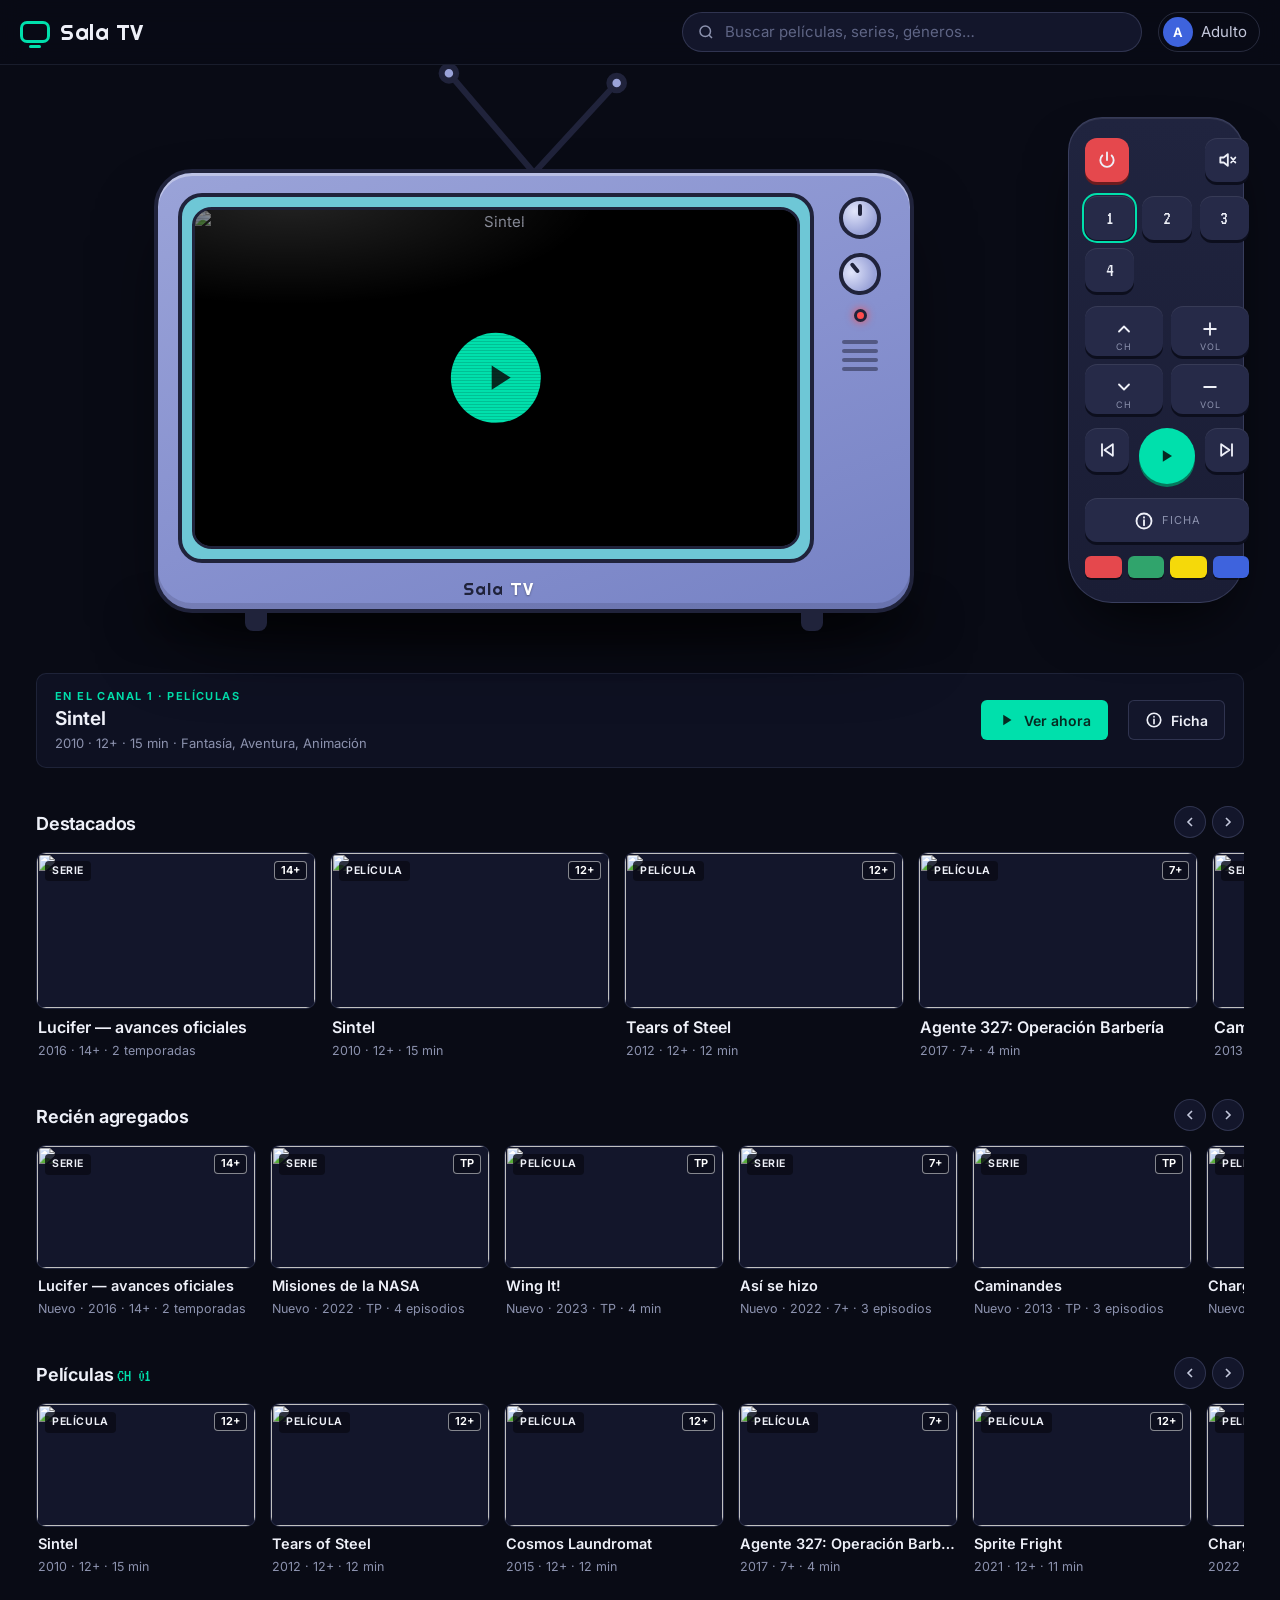
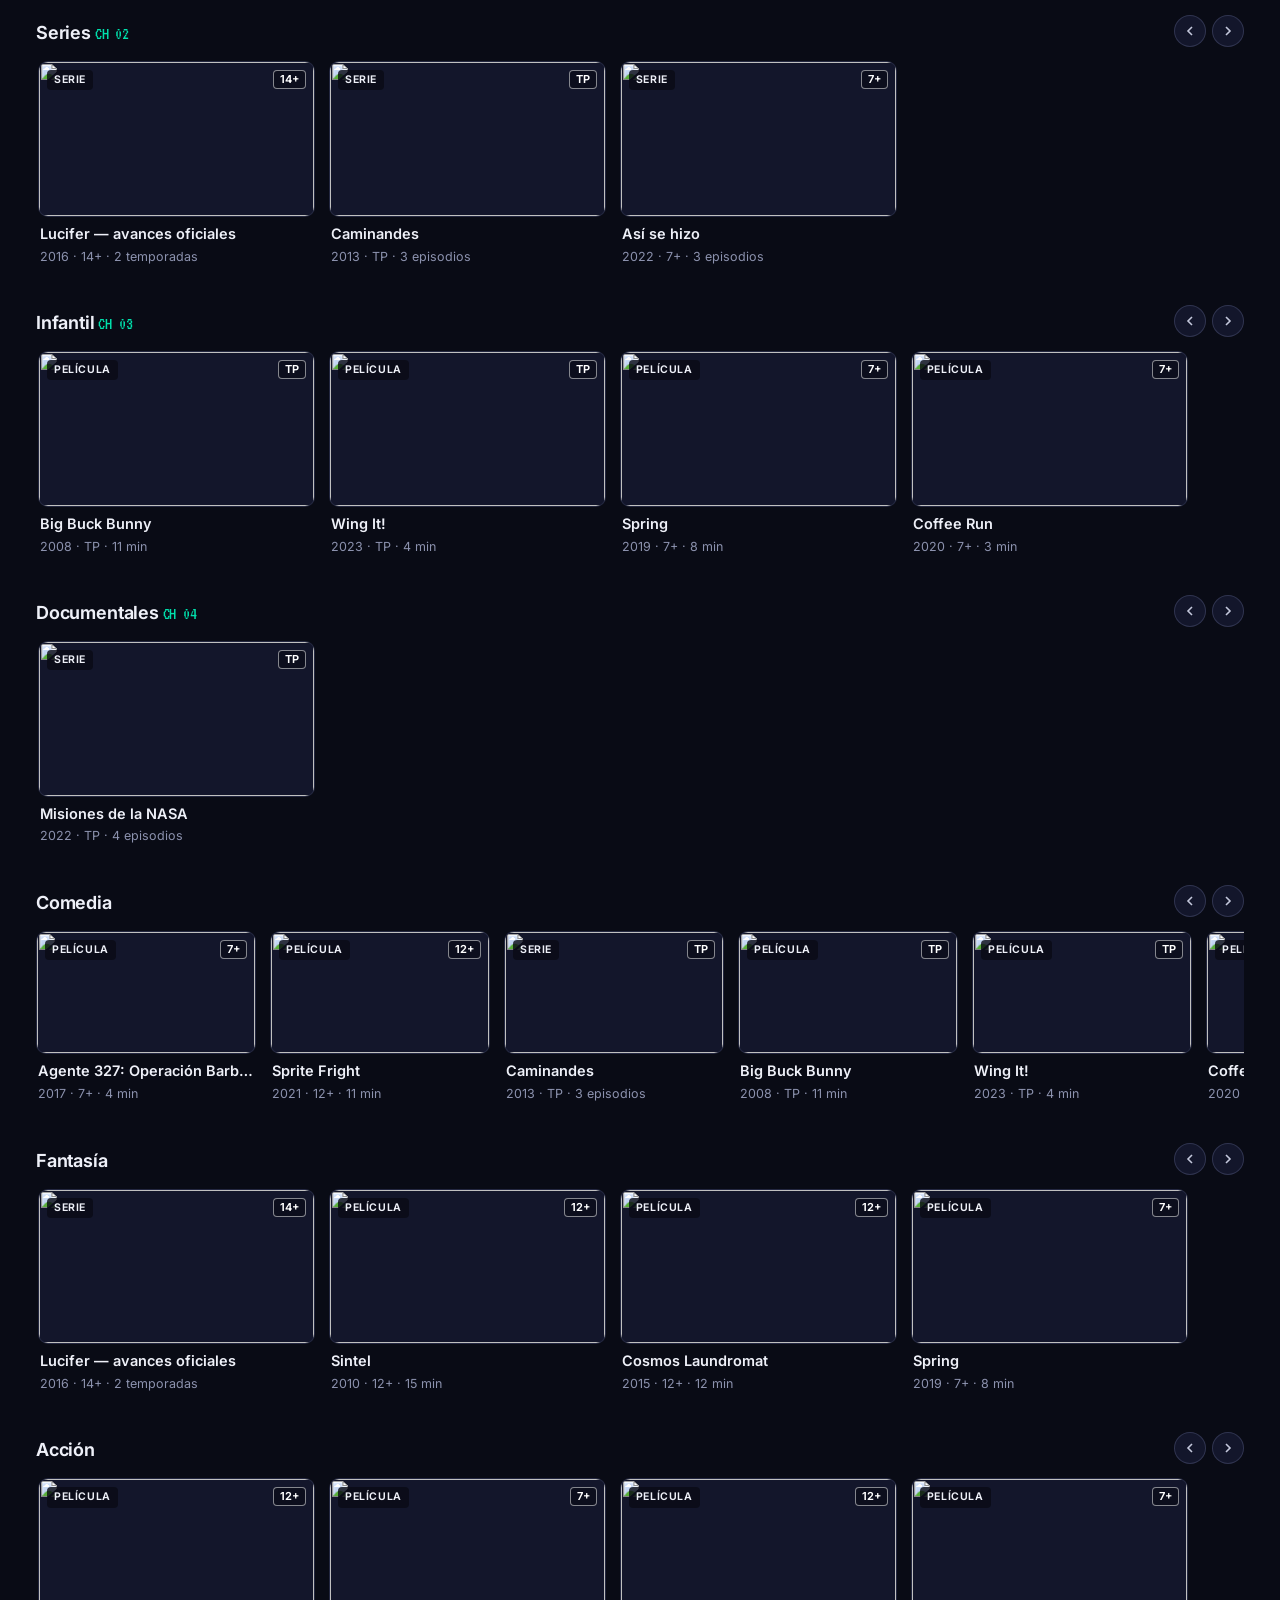
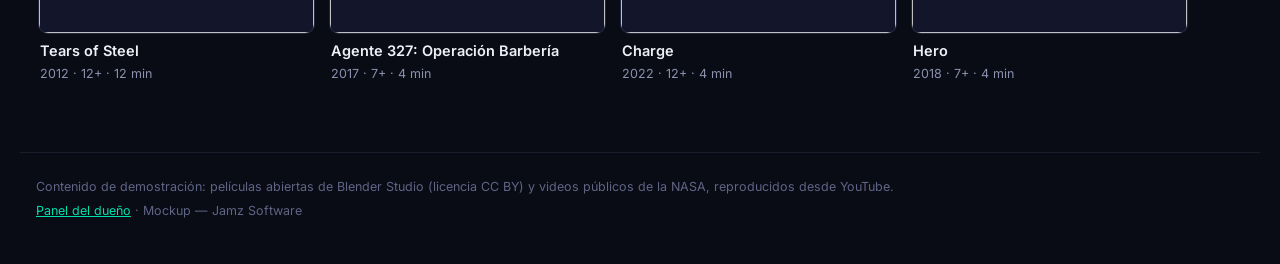
==== index.html @ daea8dc9 "Sala TV: tele con mando alimentada por YouTube (mockup)" ====
<!doctype html>
<html lang="es">
<head>
<meta charset="utf-8">
<meta name="viewport" content="width=device-width, initial-scale=1, viewport-fit=cover">
<title>Sala TV</title>
<meta name="description" content="Películas, series y documentales en una tele con control remoto.">
<meta name="theme-color" content="#090B15">
<link rel="icon" href="data:image/svg+xml,%3Csvg xmlns='http://www.w3.org/2000/svg' viewBox='0 0 32 32'%3E%3Crect x='3' y='6' width='26' height='18' rx='5' fill='none' stroke='%2300E0AC' stroke-width='3'/%3E%3Cpath d='M11 28h10' stroke='%2300E0AC' stroke-width='3' stroke-linecap='round'/%3E%3C/svg%3E">
<link rel="preconnect" href="https://fonts.googleapis.com">
<link rel="preconnect" href="https://fonts.gstatic.com" crossorigin>
<link href="https://fonts.googleapis.com/css2?family=Inter:wght@400..700&family=Righteous&family=VT323&display=swap" rel="stylesheet">
<link rel="preconnect" href="https://i.ytimg.com">
<link rel="stylesheet" href="assets/sala.css">
</head>
<body class="sala">

<header class="top">
  <a class="logo" href="./" aria-label="Inicio">
    <span class="logo-tv" aria-hidden="true"></span><span id="marca">Sala TV</span>
  </a>
  <label class="buscar">
    <svg viewBox="0 0 24 24" aria-hidden="true"><circle cx="11" cy="11" r="7"/><path d="m20 20-4-4"/></svg>
    <input id="q" type="search" placeholder="Buscar películas, series, géneros…" autocomplete="off" aria-label="Buscar">
  </label>
  <button class="perfil" id="perfil" type="button" aria-haspopup="true">
    <span class="perfil-ava" aria-hidden="true">A</span><span class="perfil-nom">Adulto</span>
  </button>
</header>

<div class="aviso-infantil" id="aviso-infantil" hidden>
  Perfil infantil: solo contenido para todo público y mayores de 7.
</div>

<section class="escenario" aria-label="La tele">
  <div class="cuarto">
    <div class="tv" id="tv">
      <div class="tv-ambi" id="ambi" aria-hidden="true"></div>
      <svg class="tv-antena" viewBox="0 0 200 90" aria-hidden="true"><path d="M100 88 30 6M100 88 168 14"/><circle cx="30" cy="6" r="6"/><circle cx="168" cy="14" r="6"/></svg>
      <div class="tv-cuerpo">
        <div class="tv-marco">
          <div class="pantalla" id="pantalla">
            <div class="host"><div id="reproductor"></div></div>
            <button class="poster" id="poster" type="button" aria-label="Ver">
              <img id="poster-img" alt="">
              <span class="poster-play" aria-hidden="true"><svg viewBox="0 0 24 24"><path d="M8 5v14l11-7z"/></svg></span>
            </button>
            <div class="pantalla-apagada" id="apagada" hidden><i></i></div>
            <div class="sin-senal" id="sin-senal" hidden></div>
            <div class="osd" id="osd" aria-live="polite"></div>
            <div class="rotulo" id="rotulo" hidden></div>
            <div class="scan" aria-hidden="true"></div>
            <div class="vig" aria-hidden="true"></div>
            <div class="vidrio" aria-hidden="true"></div>
          </div>
        </div>
        <div class="tv-ctrl" aria-hidden="true">
          <span class="perilla"></span><span class="perilla p2"></span><span class="led" id="led"></span>
          <span class="rejilla"><i></i><i></i><i></i><i></i></span>
        </div>
        <div class="tv-marca" id="tv-marca">Sala <span>TV</span></div>
      </div>
      <div class="tv-patas" aria-hidden="true"><i></i><i></i></div>
    </div>
    <div class="piso" aria-hidden="true"></div>
  </div>

  <aside class="mando" aria-label="Control remoto">
    <div class="mando-fila">
      <button class="tecla roja-power" data-accion="power" aria-label="Encender o apagar"><svg viewBox="0 0 24 24"><path d="M12 3v9"/><path d="M6.4 6.6a8 8 0 1 0 11.2 0"/></svg></button>
      <button class="tecla" data-accion="mute" aria-label="Silenciar"><svg viewBox="0 0 24 24"><path d="M4 9h4l5-4v14l-5-4H4z"/><path d="m17 9 5 6M22 9l-5 6"/></svg></button>
    </div>
    <div class="mando-numeros" id="numeros"></div>
    <div class="mando-cruz">
      <button class="tecla" data-accion="ch+" aria-label="Canal siguiente"><svg viewBox="0 0 24 24"><path d="m6 15 6-6 6 6"/></svg><small>CH</small></button>
      <button class="tecla" data-accion="vol+" aria-label="Subir volumen"><svg viewBox="0 0 24 24"><path d="M12 5v14M5 12h14"/></svg><small>VOL</small></button>
      <button class="tecla" data-accion="ch-" aria-label="Canal anterior"><svg viewBox="0 0 24 24"><path d="m6 9 6 6 6-6"/></svg><small>CH</small></button>
      <button class="tecla" data-accion="vol-" aria-label="Bajar volumen"><svg viewBox="0 0 24 24"><path d="M5 12h14"/></svg><small>VOL</small></button>
    </div>
    <div class="mando-fila tres">
      <button class="tecla" data-accion="prev" aria-label="Anterior"><svg viewBox="0 0 24 24"><path d="M6 5v14M19 5 9 12l10 7z"/></svg></button>
      <button class="tecla ok" data-accion="ok" aria-label="Reproducir o pausar"><svg viewBox="0 0 24 24"><path d="M7 5v14l11-7z"/></svg></button>
      <button class="tecla" data-accion="next" aria-label="Siguiente"><svg viewBox="0 0 24 24"><path d="M18 5v14M5 5l10 7-10 7z"/></svg></button>
    </div>
    <div class="mando-fila mando-ficha">
      <button class="tecla ancha" data-accion="info" aria-label="Ver ficha"><svg viewBox="0 0 24 24"><circle cx="12" cy="12" r="9"/><path d="M12 11v6M12 7.5v.5"/></svg><small>FICHA</small></button>
    </div>
    <div class="mando-color" id="colores"></div>
  </aside>
</section>

<section class="ahora" id="ahora" aria-live="polite"></section>

<main id="filas" class="filas"></main>
<section id="resultados" class="resultados" hidden></section>

<dialog id="ficha" class="ficha" aria-labelledby="ficha-titulo"></dialog>

<div class="menu-perfil" id="menu-perfil" hidden role="menu">
  <button role="menuitem" data-perfil="adulto"><span class="perfil-ava">A</span> Adulto</button>
  <button role="menuitem" data-perfil="infantil"><span class="perfil-ava kids">I</span> Infantil</button>
</div>

<footer class="pie">
  <p>Contenido de demostración: películas abiertas de Blender Studio (licencia CC BY) y videos públicos de la NASA, reproducidos desde YouTube.</p>
  <p><a href="panel.html">Panel del dueño</a> · Mockup — Jamz Software</p>
</footer>

<script type="module" src="assets/app.js"></script>
</body>
</html>
---- assets/sala.css ----
/* Sala TV — mockup. Misma familia visual que La Sala del Meta-Agente:
   noche con tinte azulado, la tele ilustrada y un solo color de acción
   (--acento, que sale de catalogo.json → marca.acento). */
:root {
  --bg: #090b15;
  --raise: #0e1122;
  --panel: #13162b;
  --panel-2: #1a1e38;
  --line: rgba(150, 160, 210, 0.12);
  --line-2: rgba(150, 160, 210, 0.22);
  --ink: #eef0f8;
  --body: #c4c8dc;
  --muted: #8c92ae;
  --faint: #5f6585;
  --remote: #1a1d35;
  --key: #262a48;
  --key-edge: #0c0e1d;
  --out: #20233b;
  --bezel: #6ec7d6;
  --led: #ff4d4d;
  --osd: #00e0ac;
  --acento: #00e0ac;
  --acento-tinta: #062a22;
  --rojo: #e5484d;
  --verde: #30a46c;
  --amarillo: #f5d90a;
  --azul: #3e63dd;
  --radio: 6px;
  --radio-lg: 10px;
  color-scheme: dark;
}
* { box-sizing: border-box; }
html { -webkit-text-size-adjust: 100%; }
body {
  margin: 0;
  background: var(--bg);
  color: var(--body);
  font: 15px/1.55 Inter, system-ui, "Segoe UI", sans-serif;
  min-height: 100vh;
  overflow-x: hidden;
}
button { font: inherit; color: inherit; }
a { color: var(--acento); }
img { display: block; }
[hidden] { display: none !important; }
:focus-visible { outline: 2px solid var(--acento); outline-offset: 2px; }

/* ---------- Barra superior ---------- */
.top {
  position: sticky;
  top: 0;
  z-index: 30;
  display: flex;
  align-items: center;
  gap: 16px;
  padding: 12px max(16px, calc((100vw - 1240px) / 2));
  background: rgba(9, 11, 21, 0.86);
  backdrop-filter: blur(12px);
  border-bottom: 1px solid var(--line);
}
.logo {
  display: flex;
  align-items: center;
  gap: 10px;
  color: var(--ink);
  text-decoration: none;
  font: 22px/1 Righteous, "Trebuchet MS", sans-serif;
  letter-spacing: 0.5px;
  white-space: nowrap;
}
.logo-tv {
  width: 30px;
  height: 22px;
  border: 3px solid var(--acento);
  border-radius: 7px;
  position: relative;
}
.logo-tv::after {
  content: "";
  position: absolute;
  left: 50%;
  bottom: -8px;
  width: 12px;
  height: 3px;
  margin-left: -6px;
  background: var(--acento);
  border-radius: 2px;
}
.buscar {
  flex: 1;
  max-width: 460px;
  margin-left: auto;
  display: flex;
  align-items: center;
  gap: 8px;
  background: var(--panel);
  border: 1px solid var(--line-2);
  border-radius: 999px;
  padding: 0 14px;
  height: 40px;
}
.buscar:focus-within { border-color: var(--acento); }
.buscar svg { width: 18px; height: 18px; fill: none; stroke: var(--muted); stroke-width: 2; flex: none; }
.buscar input {
  flex: 1;
  min-width: 0;
  background: none;
  border: 0;
  outline: 0;
  color: var(--ink);
  font: inherit;
}
.buscar input::placeholder { color: var(--faint); }
.perfil {
  display: flex;
  align-items: center;
  gap: 8px;
  background: none;
  border: 1px solid var(--line-2);
  border-radius: 999px;
  padding: 4px 12px 4px 4px;
  cursor: pointer;
}
.perfil:hover { border-color: var(--muted); }
.perfil-ava {
  width: 30px;
  height: 30px;
  border-radius: 50%;
  display: grid;
  place-items: center;
  background: var(--azul);
  color: #fff;
  font-weight: 650;
  font-size: 13px;
  flex: none;
}
.perfil-ava.kids, body.infantil .perfil .perfil-ava { background: var(--amarillo); color: #2a2400; }
.menu-perfil {
  position: fixed;
  z-index: 40;
  background: var(--panel-2);
  border: 1px solid var(--line-2);
  border-radius: var(--radio-lg);
  padding: 6px;
  box-shadow: 0 20px 40px -12px rgba(0, 0, 0, 0.7);
  min-width: 180px;
}
.menu-perfil button {
  display: flex;
  align-items: center;
  gap: 10px;
  width: 100%;
  background: none;
  border: 0;
  padding: 8px 10px;
  border-radius: var(--radio);
  cursor: pointer;
  text-align: left;
}
.menu-perfil button:hover, .menu-perfil button[aria-checked="true"] { background: var(--key); color: var(--ink); }
.aviso-infantil {
  text-align: center;
  font-size: 13px;
  padding: 7px 16px;
  background: rgba(245, 217, 10, 0.1);
  color: var(--amarillo);
  border-bottom: 1px solid rgba(245, 217, 10, 0.18);
}

/* ---------- Escenario: la tele y el mando ---------- */
.escenario {
  max-width: 1240px;
  margin: 0 auto;
  padding: 8px 16px 0;
  display: grid;
  grid-template-columns: minmax(0, 1fr) 176px;
  gap: 36px;
  align-items: center;
}
.cuarto {
  position: relative;
  padding: 96px 12px 34px;
  container-type: inline-size;
}
.piso {
  position: absolute;
  left: 10%;
  right: 10%;
  bottom: 8px;
  height: 40px;
  border-radius: 50%;
  background: rgba(0, 0, 0, 0.6);
  filter: blur(18px);
}
.tv {
  position: relative;
  width: min(100%, 760px);
  margin: 0 auto;
  z-index: 2;
}
.tv-ambi {
  position: absolute;
  left: -12%;
  top: -14%;
  width: 124%;
  height: 128%;
  z-index: -1;
  filter: blur(56px) saturate(1.5);
  opacity: 0.6;
  border-radius: 40%;
  background-size: cover;
  background-position: center;
  transition: opacity 0.8s, background-image 0.8s;
}
.tv.off .tv-ambi { opacity: 0; }
.tv-antena {
  position: absolute;
  bottom: calc(100% - 6px);
  left: 50%;
  width: 32%;
  transform: translateX(-50%);
  overflow: visible;
  fill: none;
  stroke: var(--out);
  stroke-width: 5;
  stroke-linecap: round;
  transform-origin: 50% 100%;
}
.tv-antena circle { fill: #9aa3d8; }
.tv.zumbido .tv-antena { animation: antena 0.6s ease-out; }
@keyframes antena {
  25% { transform: translateX(-50%) rotate(-4deg); }
  60% { transform: translateX(-50%) rotate(3deg); }
}
.tv-cuerpo {
  position: relative;
  background: linear-gradient(160deg, #9aa3d8 0%, #8791cf 55%, #7682c4 100%);
  border: 4px solid var(--out);
  border-radius: 38px;
  padding: 20px 20px 46px;
  display: grid;
  grid-template-columns: minmax(0, 1fr) 60px;
  gap: 16px;
  box-shadow: inset 0 3px 0 rgba(255, 255, 255, 0.35), inset 0 -6px 0 rgba(32, 35, 59, 0.16),
    0 40px 80px -24px rgba(0, 0, 0, 0.75);
}
.tv.zumbido .tv-cuerpo { animation: salto 0.35s ease-out; }
@keyframes salto { 30% { translate: 0 -3px; } 70% { translate: 0 1px; } }
.tv-marco {
  background: var(--bezel);
  border: 4px solid var(--out);
  border-radius: 24px;
  padding: 10px;
}
.pantalla {
  position: relative;
  aspect-ratio: 16 / 9;
  border-radius: 20px / 18px;
  overflow: hidden;
  background: #000;
  border: 3px solid var(--out);
  container-type: inline-size;
}
.host, .host iframe, #reproductor { position: absolute; inset: 0; width: 100%; height: 100%; border: 0; }
.poster {
  position: absolute;
  inset: 0;
  padding: 0;
  border: 0;
  background: #000;
  cursor: pointer;
  z-index: 3;
}
.poster img { width: 100%; height: 100%; object-fit: cover; opacity: 0.82; transition: opacity 0.3s, transform 0.6s; }
.poster:hover img { opacity: 1; transform: scale(1.02); }
.poster-play {
  position: absolute;
  left: 50%;
  top: 50%;
  width: 15cqw;
  height: 15cqw;
  max-width: 96px;
  max-height: 96px;
  translate: -50% -50%;
  border-radius: 50%;
  background: var(--acento);
  display: grid;
  place-items: center;
  box-shadow: 0 10px 40px rgba(0, 0, 0, 0.5);
  transition: transform 0.2s;
}
.poster:hover .poster-play { transform: scale(1.08); }
.poster-play svg { width: 46%; height: 46%; fill: var(--acento-tinta); margin-left: 6%; }
.pantalla-apagada {
  position: absolute;
  inset: 0;
  z-index: 6;
  background: #020308;
  display: grid;
  place-items: center;
}
.pantalla-apagada i {
  width: 6px;
  height: 6px;
  border-radius: 50%;
  background: #cfe;
  box-shadow: 0 0 24px 8px rgba(200, 255, 240, 0.35);
  animation: punto 1.2s ease-in forwards;
}
@keyframes punto { to { transform: scale(0); opacity: 0; } }
.sin-senal {
  position: absolute;
  inset: 0;
  z-index: 5;
  display: grid;
  place-items: center;
  text-align: center;
  padding: 8cqw;
  font: 4.4cqw/1.2 VT323, ui-monospace, monospace;
  color: var(--osd);
  background: repeating-linear-gradient(0deg, #111 0 2px, #1b1b1b 2px 4px);
}
.osd {
  position: absolute;
  top: 5cqw;
  right: 5.5cqw;
  z-index: 7;
  font: 7.5cqw/1 VT323, ui-monospace, monospace;
  color: var(--osd);
  text-shadow: 0 0 8px rgba(0, 224, 172, 0.6), 2px 2px 0 #000;
  text-align: right;
  pointer-events: none;
  opacity: 0;
}
.osd small { display: block; font-size: 4cqw; margin-top: 0.6cqw; }
.osd.ver { animation: osd 2.6s ease forwards; }
@keyframes osd { 0%, 80% { opacity: 1; } 100% { opacity: 0; } }
.rotulo {
  position: absolute;
  left: 4cqw;
  bottom: 4cqw;
  z-index: 7;
  max-width: 70%;
  pointer-events: none;
  background: rgba(9, 11, 21, 0.82);
  border-left: 4px solid var(--acento);
  border-radius: 0 6px 6px 0;
  padding: 1.2cqw 2cqw;
  color: var(--ink);
  font-size: clamp(11px, 2.3cqw, 17px);
  line-height: 1.3;
  animation: rotulo 5s ease forwards;
}
.rotulo b { display: block; font-weight: 650; }
.rotulo small { color: var(--muted); }
@keyframes rotulo {
  0% { opacity: 0; translate: -12px 0; }
  8%, 85% { opacity: 1; translate: 0 0; }
  100% { opacity: 0; }
}
.scan { position: absolute; inset: 0; z-index: 8; pointer-events: none; background: repeating-linear-gradient(0deg, rgba(0, 0, 0, 0.14) 0 1px, transparent 1px 3px); }
.vig { position: absolute; inset: 0; z-index: 8; pointer-events: none; box-shadow: inset 0 0 7cqw rgba(0, 0, 0, 0.65); }
.vidrio { position: absolute; inset: 0; z-index: 8; pointer-events: none; background: radial-gradient(110% 70% at 16% -4%, rgba(255, 255, 255, 0.14), transparent 46%); }
.pantalla.reproduciendo .scan, .pantalla.reproduciendo .vig, .pantalla.reproduciendo .vidrio { opacity: 0.35; }

.tv-ctrl { display: flex; flex-direction: column; align-items: center; gap: 14px; padding-top: 4px; }
.perilla {
  width: 42px;
  height: 42px;
  border-radius: 50%;
  background: radial-gradient(circle at 34% 30%, #e1e5fb, #9aa3d8 70%);
  border: 4px solid var(--out);
  position: relative;
  transition: transform 0.35s cubic-bezier(0.3, 1.4, 0.5, 1);
}
.perilla::after { content: ""; position: absolute; left: 50%; top: 3px; width: 4px; height: 12px; margin-left: -2px; background: var(--out); border-radius: 2px; }
.perilla.p2 { transform: rotate(-40deg); }
.led { width: 13px; height: 13px; border-radius: 50%; border: 3px solid var(--out); background: var(--led); box-shadow: 0 0 8px var(--led); }
.tv.off .led { background: #3aa655; box-shadow: none; }
.rejilla { display: grid; gap: 5px; width: 36px; margin-top: 4px; }
.rejilla i { height: 4px; border-radius: 2px; background: var(--out); opacity: 0.5; }
.tv-marca {
  position: absolute;
  left: 24px;
  right: 96px;
  bottom: 11px;
  text-align: center;
  font: 17px/1 Righteous, "Trebuchet MS", sans-serif;
  letter-spacing: 1px;
  color: var(--out);
}
.tv-marca span { color: #fff; text-shadow: 0 1px 2px rgba(0, 0, 0, 0.35); }
.tv-patas { position: absolute; left: 12%; right: 12%; bottom: -18px; display: flex; justify-content: space-between; pointer-events: none; }
.tv-patas i { width: 22px; height: 22px; background: var(--out); border-radius: 0 0 8px 8px; }

/* El mando */
.mando {
  background: linear-gradient(180deg, #20243f, var(--remote));
  border: 1px solid var(--line-2);
  border-radius: 34px 34px 44px 44px;
  padding: 20px 16px 24px;
  display: grid;
  gap: 14px;
  box-shadow: 0 30px 60px -20px rgba(0, 0, 0, 0.8), inset 0 1px 0 rgba(255, 255, 255, 0.08);
}
.mando-fila { display: flex; justify-content: space-between; gap: 10px; }
.mando-fila.tres { justify-content: center; }
.tecla {
  position: relative;
  min-width: 44px;
  height: 44px;
  border-radius: 12px;
  border: 0;
  background: var(--key);
  box-shadow: 0 3px 0 var(--key-edge), inset 0 1px 0 rgba(255, 255, 255, 0.08);
  color: var(--ink);
  cursor: pointer;
  display: grid;
  place-items: center;
  padding: 0 8px;
  transition: translate 0.08s, background 0.15s;
}
.tecla:hover { background: #30355a; }
.tecla:active, .tecla.pulsada { translate: 0 2px; box-shadow: 0 1px 0 var(--key-edge); }
.tecla svg { width: 20px; height: 20px; fill: none; stroke: currentColor; stroke-width: 2.2; stroke-linecap: round; stroke-linejoin: round; }
.tecla small { font-size: 9px; letter-spacing: 1px; color: var(--muted); line-height: 1; margin-top: -4px; }
.tecla:has(small) { grid-template-rows: 1fr auto; padding-block: 6px 5px; }
.tecla.roja-power { background: var(--rojo); box-shadow: 0 3px 0 #6d1c1f; }
.tecla.ok { width: 56px; height: 56px; border-radius: 50%; background: var(--acento); color: var(--acento-tinta); box-shadow: 0 3px 0 #047a5d; }
.tecla.ok svg { fill: currentColor; stroke: none; }
.tecla.ancha { flex: 1; display: flex; justify-content: center; gap: 8px; }
.tecla.ancha small { margin: 0; font-size: 11px; }
.mando-numeros { display: grid; grid-template-columns: repeat(3, 1fr); gap: 8px; }
.mando-numeros .tecla { font: 20px/1 VT323, ui-monospace, monospace; }
.mando-numeros .tecla.activa { outline: 2px solid var(--acento); outline-offset: 1px; }
.mando-cruz { display: grid; grid-template-columns: 1fr 1fr; gap: 8px; }
.mando-cruz .tecla { height: 50px; }
.mando-color { display: grid; grid-template-columns: repeat(4, 1fr); gap: 6px; }
.mando-color button {
  height: 22px;
  border: 0;
  border-radius: 6px;
  cursor: pointer;
  box-shadow: 0 2px 0 rgba(0, 0, 0, 0.45);
}
.mando-color button:active { translate: 0 2px; box-shadow: none; }
.mando-color .lbl { display: none; grid-column: span 1; font-size: 9px; text-align: center; color: var(--muted); line-height: 1.2; overflow: hidden; text-overflow: ellipsis; white-space: nowrap; }

/* ---------- Ahora en la tele ---------- */
.ahora {
  max-width: 1240px;
  margin: 26px auto 0;
  padding: 0 16px;
}
.ahora-caja {
  display: flex;
  flex-wrap: wrap;
  gap: 12px 20px;
  align-items: center;
  background: var(--raise);
  border: 1px solid var(--line);
  border-radius: var(--radio-lg);
  padding: 14px 18px;
}
.ahora-txt { flex: 1; min-width: 220px; }
.eyebrow { font-size: 11px; letter-spacing: 1.4px; text-transform: uppercase; color: var(--acento); font-weight: 650; }
.ahora-txt h2 { margin: 2px 0 0; color: var(--ink); font-size: 19px; font-weight: 650; letter-spacing: -0.01em; line-height: 1.25; }
.ahora-txt p { margin: 2px 0 0; font-size: 13px; color: var(--muted); }
.btn {
  display: inline-flex;
  align-items: center;
  gap: 8px;
  height: 40px;
  padding: 0 16px;
  border-radius: var(--radio);
  border: 1px solid var(--line-2);
  background: var(--panel);
  color: var(--ink);
  font-weight: 600;
  font-size: 14px;
  cursor: pointer;
  text-decoration: none;
  white-space: nowrap;
}
.btn:hover { border-color: var(--muted); }
.btn svg { width: 18px; height: 18px; fill: none; stroke: currentColor; stroke-width: 2.2; stroke-linecap: round; stroke-linejoin: round; }
.btn.primario { background: var(--acento); color: var(--acento-tinta); border-color: transparent; }
.btn.primario svg { fill: currentColor; stroke: none; }
.btn.primario:hover { filter: brightness(1.08); }

/* ---------- Filas ---------- */
.filas, .resultados { max-width: 1240px; margin: 0 auto; padding: 8px 16px 40px; }
.fila { margin-top: 30px; }
.fila-cab { display: flex; align-items: baseline; justify-content: space-between; gap: 12px; margin-bottom: 10px; }
.fila h3 { margin: 0; color: var(--ink); font-size: 18px; font-weight: 650; letter-spacing: -0.01em; }
.fila-cab .canal { font: 18px/1 VT323, monospace; color: var(--osd); }
.fila-flechas { display: flex; gap: 6px; }
.fila-flechas button {
  width: 32px;
  height: 32px;
  border-radius: 50%;
  border: 1px solid var(--line-2);
  background: var(--panel);
  cursor: pointer;
  display: grid;
  place-items: center;
}
.fila-flechas svg { width: 16px; height: 16px; fill: none; stroke: currentColor; stroke-width: 2.4; }
.carril {
  display: grid;
  grid-auto-flow: column;
  grid-auto-columns: minmax(220px, 23%);
  gap: 14px;
  overflow-x: auto;
  scroll-snap-type: x mandatory;
  scrollbar-width: none;
  padding: 4px 2px 8px;
}
.carril::-webkit-scrollbar { display: none; }
.carril.destacados { grid-auto-columns: minmax(280px, 32%); }
.tarjeta {
  scroll-snap-align: start;
  background: none;
  border: 0;
  padding: 0;
  text-align: left;
  cursor: pointer;
  min-width: 0;
}
.tarjeta-img {
  position: relative;
  aspect-ratio: 16 / 9;
  border-radius: var(--radio-lg);
  overflow: hidden;
  background: var(--panel);
  border: 1px solid var(--line);
}
.tarjeta-img img { width: 100%; height: 100%; object-fit: cover; transition: transform 0.4s; }
.tarjeta:hover .tarjeta-img img, .tarjeta:focus-visible .tarjeta-img img { transform: scale(1.05); }
.tarjeta:hover .tarjeta-img { border-color: var(--line-2); }
.chip-tipo {
  position: absolute;
  top: 8px;
  left: 8px;
  font-size: 10.5px;
  font-weight: 650;
  letter-spacing: 0.6px;
  text-transform: uppercase;
  background: rgba(9, 11, 21, 0.8);
  color: var(--ink);
  border-radius: 4px;
  padding: 2px 7px;
}
.chip-edad {
  position: absolute;
  top: 8px;
  right: 8px;
  font-size: 11px;
  font-weight: 650;
  border: 1px solid rgba(255, 255, 255, 0.5);
  background: rgba(9, 11, 21, 0.6);
  color: #fff;
  border-radius: 4px;
  padding: 0 6px;
}
.barra { position: absolute; left: 0; right: 0; bottom: 0; height: 4px; background: rgba(255, 255, 255, 0.18); }
.barra i { display: block; height: 100%; background: var(--acento); }
.tarjeta-txt { padding: 8px 2px 0; }
.tarjeta-txt b { display: block; color: var(--ink); font-weight: 600; font-size: 14.5px; line-height: 1.3; overflow: hidden; text-overflow: ellipsis; white-space: nowrap; }
.tarjeta-txt small { color: var(--muted); font-size: 12.5px; }
.destacados .tarjeta-txt b { font-size: 16px; }
.resultados h3 { color: var(--ink); font-size: 18px; margin: 24px 0 12px; font-weight: 650; }
.rejilla-res { display: grid; grid-template-columns: repeat(auto-fill, minmax(220px, 1fr)); gap: 18px 14px; }
.vacio { color: var(--muted); padding: 30px 0; }

/* ---------- Ficha ---------- */
.ficha {
  width: min(880px, calc(100vw - 24px));
  max-height: calc(100vh - 40px);
  padding: 0;
  border: 1px solid var(--line-2);
  border-radius: 14px;
  background: var(--raise);
  color: var(--body);
  overflow: hidden auto;
  box-shadow: 0 40px 100px -20px rgba(0, 0, 0, 0.9);
}
.ficha::backdrop { background: rgba(3, 4, 10, 0.72); backdrop-filter: blur(4px); }
.ficha[open] { animation: ficha 0.25s ease; }
@keyframes ficha { from { opacity: 0; translate: 0 16px; } }
.ficha-fondo { position: relative; aspect-ratio: 21 / 9; background: #000; }
.ficha-fondo img { width: 100%; height: 100%; object-fit: cover; }
.ficha-fondo::after { content: ""; position: absolute; inset: 0; background: linear-gradient(180deg, transparent 35%, var(--raise)); }
.ficha-cerrar {
  position: absolute;
  top: 12px;
  right: 12px;
  z-index: 2;
  width: 38px;
  height: 38px;
  border-radius: 50%;
  border: 0;
  background: rgba(9, 11, 21, 0.75);
  cursor: pointer;
  display: grid;
  place-items: center;
}
.ficha-cerrar svg { width: 18px; height: 18px; fill: none; stroke: #fff; stroke-width: 2.4; }
.ficha-cuerpo { padding: 0 28px 28px; margin-top: -48px; position: relative; }
.ficha h2 { margin: 0; color: var(--ink); font-size: clamp(24px, 4vw, 34px); line-height: 1.15; font-weight: 670; letter-spacing: -0.015em; }
.ficha-meta { margin: 8px 0 0; color: var(--muted); font-size: 14px; }
.ficha-meta .edad { border: 1px solid var(--line-2); border-radius: 4px; padding: 0 6px; color: var(--ink); }
.ficha-acc { display: flex; flex-wrap: wrap; gap: 10px; margin: 18px 0; }
.ficha p.sinopsis { margin: 0; max-width: 64ch; font-size: 15.5px; color: var(--body); }
.generos { display: flex; flex-wrap: wrap; gap: 6px; margin-top: 14px; }
.generos span { font-size: 12.5px; border: 1px solid var(--line-2); border-radius: 999px; padding: 2px 10px; color: var(--body); }
.temporadas { display: flex; gap: 6px; margin: 26px 0 10px; flex-wrap: wrap; align-items: center; }
.temporadas h3 { margin: 0 12px 0 0; color: var(--ink); font-size: 17px; font-weight: 650; }
.temporadas button { border: 1px solid var(--line-2); background: none; border-radius: 999px; padding: 4px 12px; cursor: pointer; }
.temporadas button[aria-pressed="true"] { background: var(--ink); color: var(--bg); border-color: var(--ink); }
.episodios { display: grid; gap: 6px; }
.episodio {
  display: grid;
  grid-template-columns: 28px 150px minmax(0, 1fr);
  gap: 14px;
  align-items: center;
  padding: 10px;
  border-radius: var(--radio-lg);
  border: 1px solid transparent;
  background: none;
  text-align: left;
  cursor: pointer;
  width: 100%;
}
.episodio:hover, .episodio:focus-visible { background: var(--panel); border-color: var(--line); }
.episodio.actual { border-color: var(--acento); background: var(--panel); }
.episodio .num { font: 22px/1 VT323, monospace; color: var(--muted); text-align: center; }
.episodio .mini { position: relative; aspect-ratio: 16 / 9; border-radius: var(--radio); overflow: hidden; background: var(--panel); }
.episodio .mini img { width: 100%; height: 100%; object-fit: cover; }
.episodio b { display: block; color: var(--ink); font-weight: 600; }
.episodio small { color: var(--muted); }
.visto { color: var(--acento); font-weight: 600; }

/* ---------- Pie ---------- */
.pie { max-width: 1240px; margin: 20px auto 0; padding: 20px 16px 40px; border-top: 1px solid var(--line); font-size: 12.5px; color: var(--faint); }
.pie p { margin: 4px 0; }

/* ---------- Celular y tablet ---------- */
@media (max-width: 900px) {
  .escenario { grid-template-columns: 1fr; gap: 18px; }
  .cuarto { padding: 64px 0 28px; }
  .mando {
    border-radius: 22px;
    grid-template-columns: auto 1fr auto;
    grid-template-areas: "a b c" "d d d";
    align-items: center;
    padding: 14px;
  }
  .mando > .mando-fila:first-child { grid-area: a; flex-direction: column; }
  .mando-numeros { grid-area: b; grid-template-columns: repeat(auto-fit, minmax(40px, 1fr)); }
  .mando-cruz { grid-area: c; }
  .mando-fila.tres { grid-area: d; }
  .mando-color { grid-column: 1 / -1; }
  .mando-color .lbl { display: block; }
}
@media (max-width: 640px) {
  .top { flex-wrap: wrap; gap: 10px; }
  .buscar { order: 3; flex-basis: 100%; max-width: none; margin: 0; }
  .perfil { margin-left: auto; }
  .perfil-nom { display: none; }
  .perfil { padding: 3px; }
  .tv-cuerpo { border-radius: 26px; padding: 10px 10px 34px; grid-template-columns: minmax(0, 1fr) 34px; gap: 8px; border-width: 3px; }
  .tv-marco { border-radius: 16px; padding: 6px; border-width: 3px; }
  .pantalla { border-radius: 12px / 11px; }
  .perilla { width: 26px; height: 26px; border-width: 3px; }
  .perilla::after { height: 8px; top: 2px; width: 3px; margin-left: -1.5px; }
  .rejilla { width: 22px; }
  .tv-marca { font-size: 13px; bottom: 9px; right: 50px; }
  .mando { grid-template-columns: 1fr; grid-template-areas: none; }
  .mando > * { grid-area: auto !important; }
  .mando > .mando-fila:first-child { flex-direction: row; }
  .mando-numeros { grid-template-columns: repeat(4, 1fr); }
  .mando-cruz { grid-template-columns: repeat(4, 1fr); }
  .mando { gap: 10px; padding: 12px; }
  .tecla, .mando-cruz .tecla { height: 40px; }
  .tecla.ok { width: 50px; height: 50px; }
  .mando-ficha { display: none !important; }
  .carril { grid-auto-columns: 72%; }
  .carril.destacados { grid-auto-columns: 84%; }
  .fila-flechas { display: none; }
  .ficha-cuerpo { padding: 0 16px 20px; }
  .episodio { grid-template-columns: 22px 104px minmax(0, 1fr); gap: 10px; padding: 8px 6px; }
}
@media (prefers-reduced-motion: reduce) {
  *, *::before, *::after { animation-duration: 0.01ms !important; transition-duration: 0.01ms !important; }
}
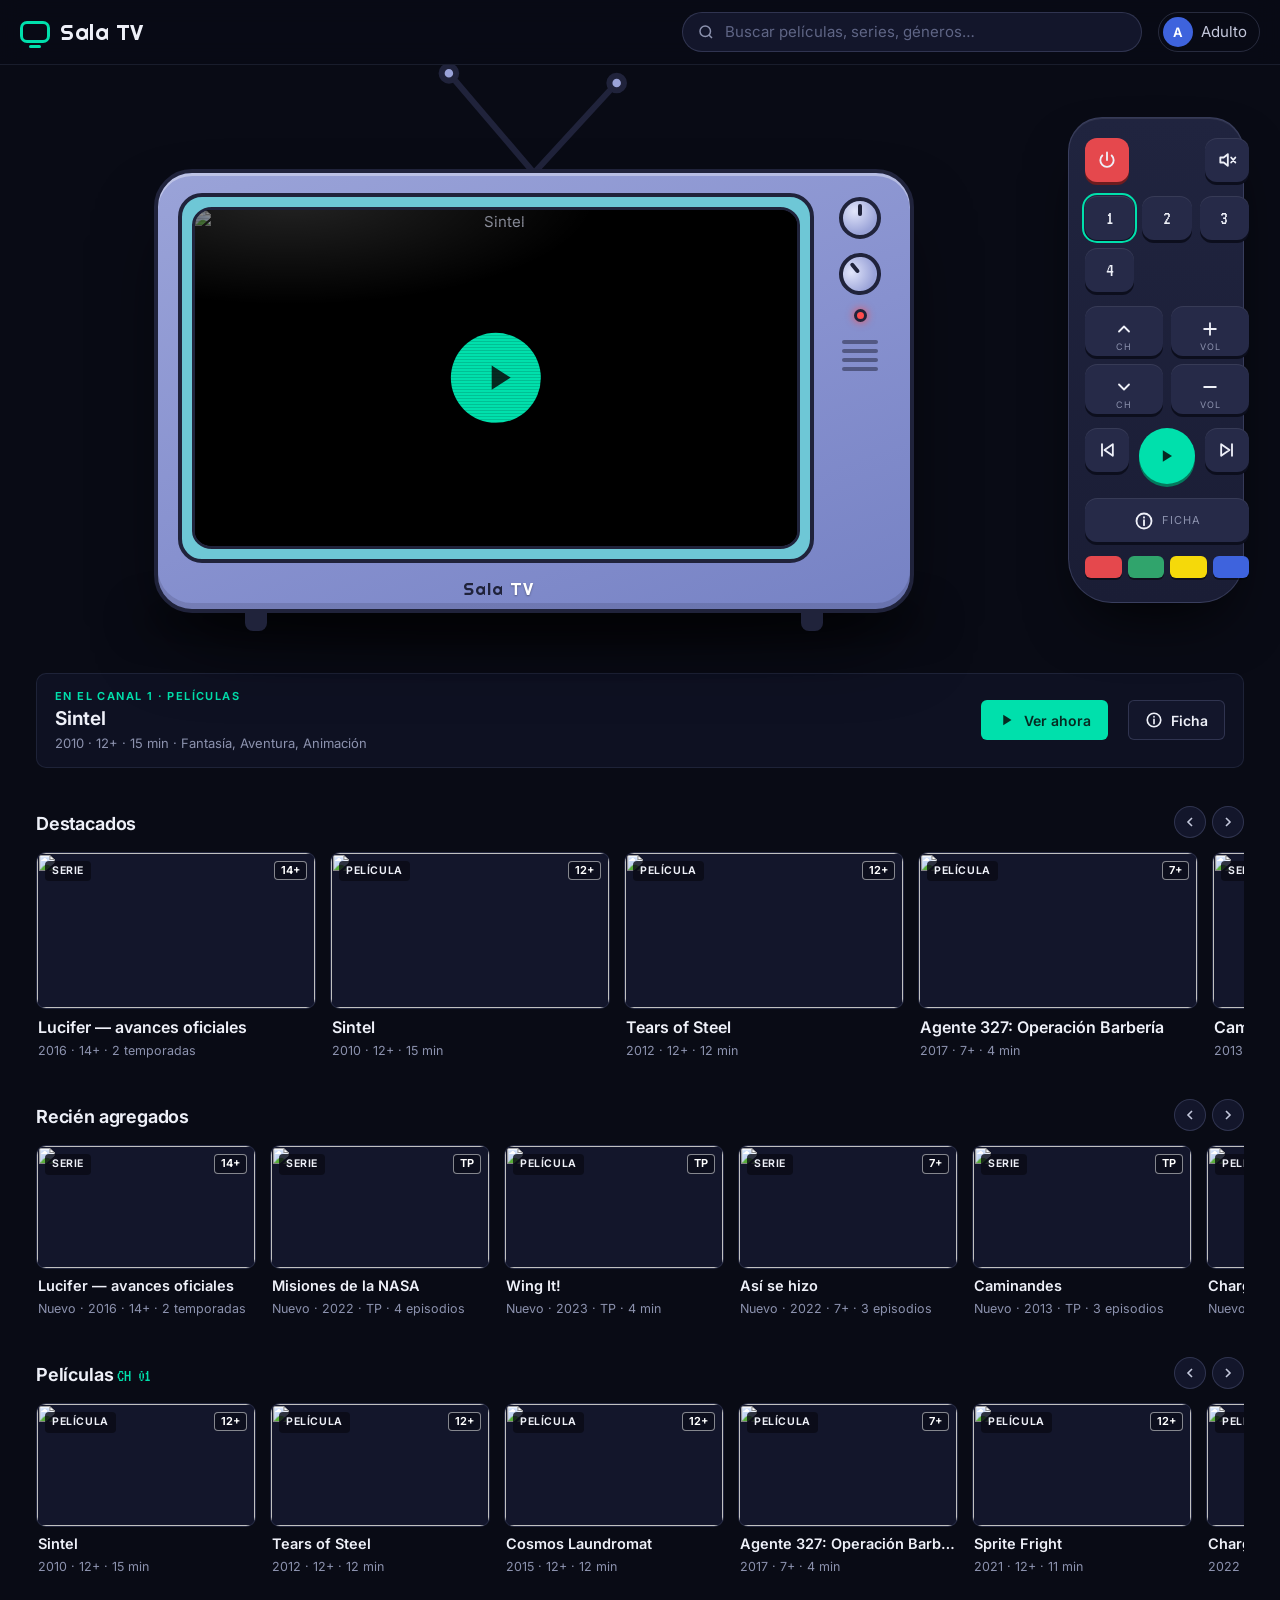
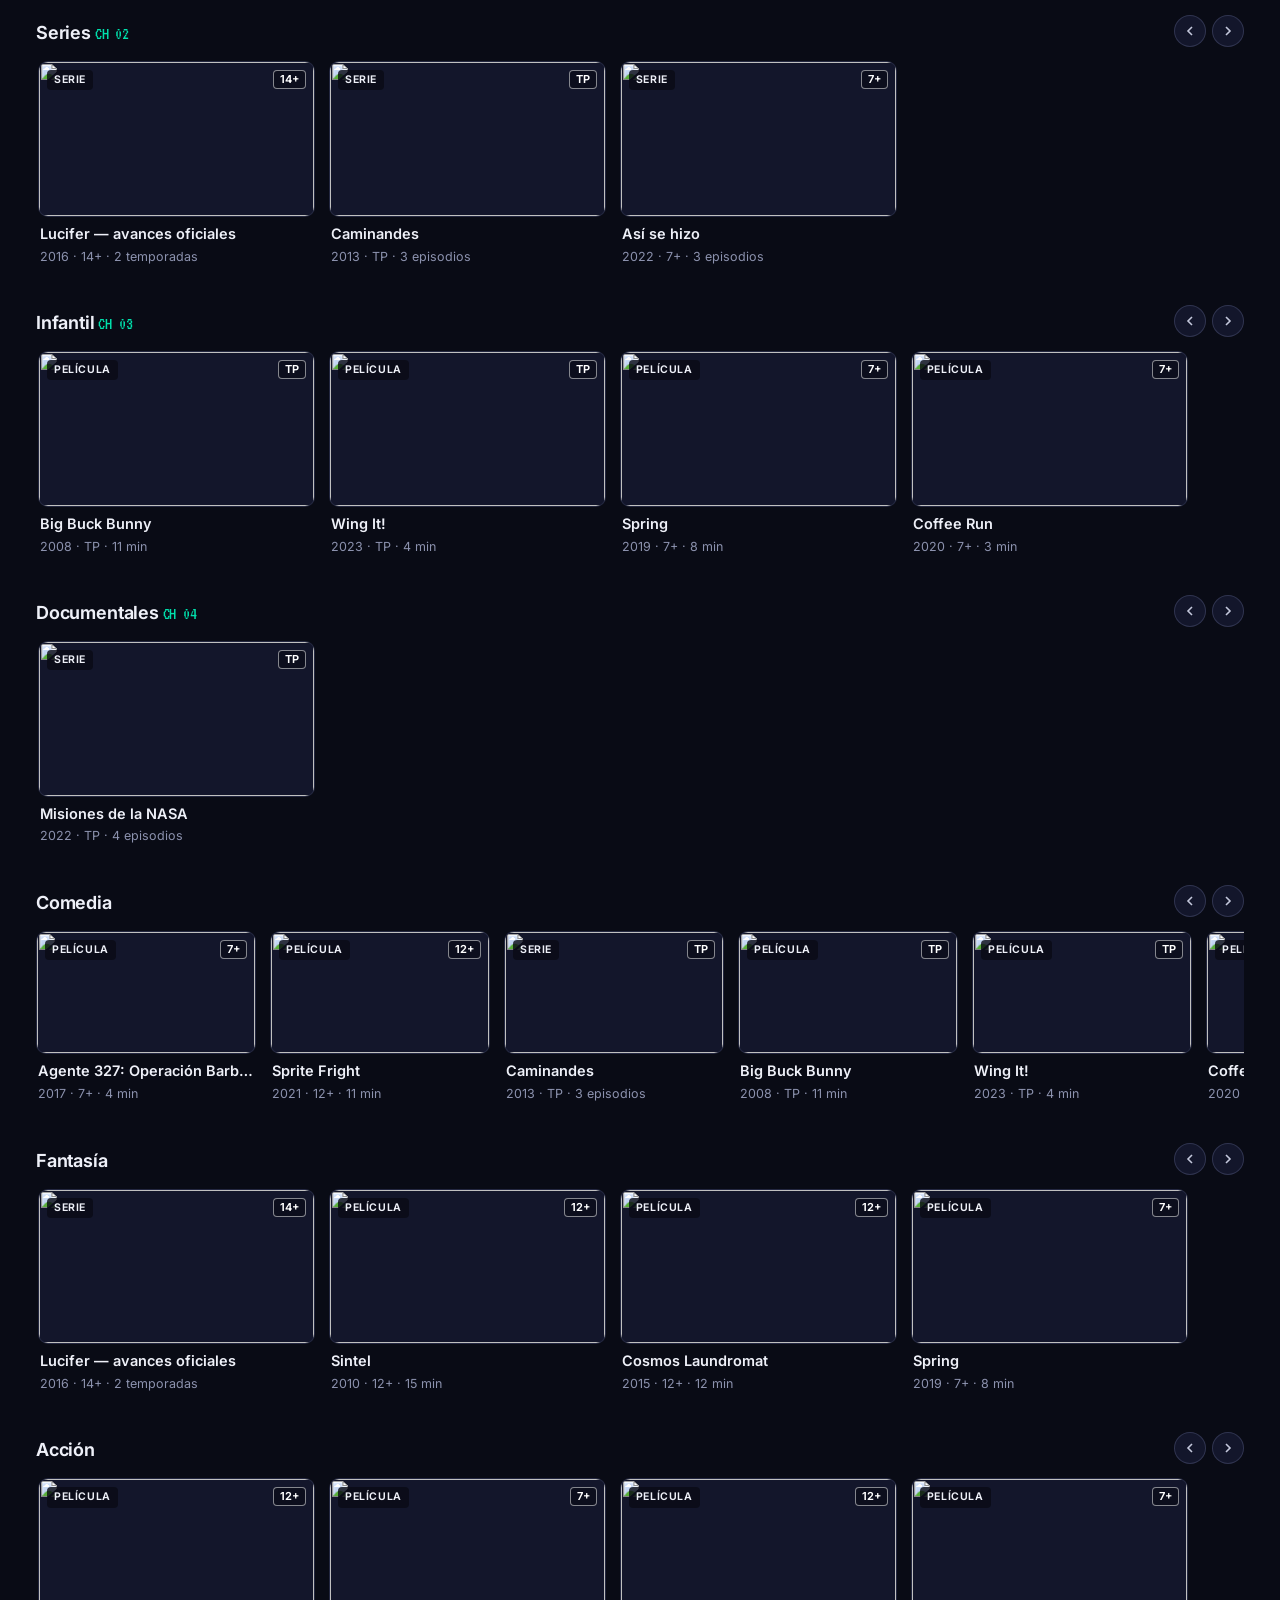
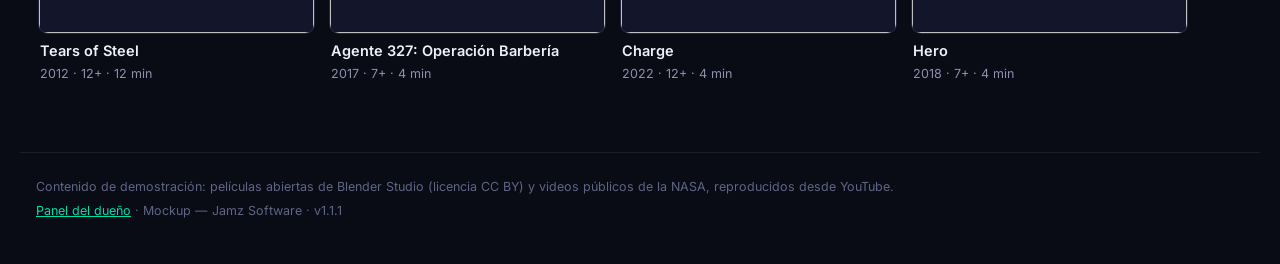
==== commit 62ec9e4d: "v1.1.1 en el pie Co-Authored-By: Claude Opus 5.5 <noreply@anthropic.com>" ====
--- a/index.html
+++ b/index.html
@@ -103,7 +103,7 @@
 
 <footer class="pie">
   <p>Contenido de demostración: películas abiertas de Blender Studio (licencia CC BY) y videos públicos de la NASA, reproducidos desde YouTube.</p>
-  <p><a href="panel.html">Panel del dueño</a> · Mockup — Jamz Software</p>
+  <p><a href="panel.html">Panel del dueño</a> · Mockup — Jamz Software · v1.1.1</p>
 </footer>
 
 <script type="module" src="assets/app.js"></script>
--- a/assets/sala.css
+++ b/assets/sala.css
@@ -694,3 +694,4 @@
 @media (prefers-reduced-motion: reduce) {
   *, *::before, *::after { animation-duration: 0.01ms !important; transition-duration: 0.01ms !important; }
 }
+.ficha p.ficha-externo { margin: -8px 0 14px; font-size: 13px; color: var(--muted); }
